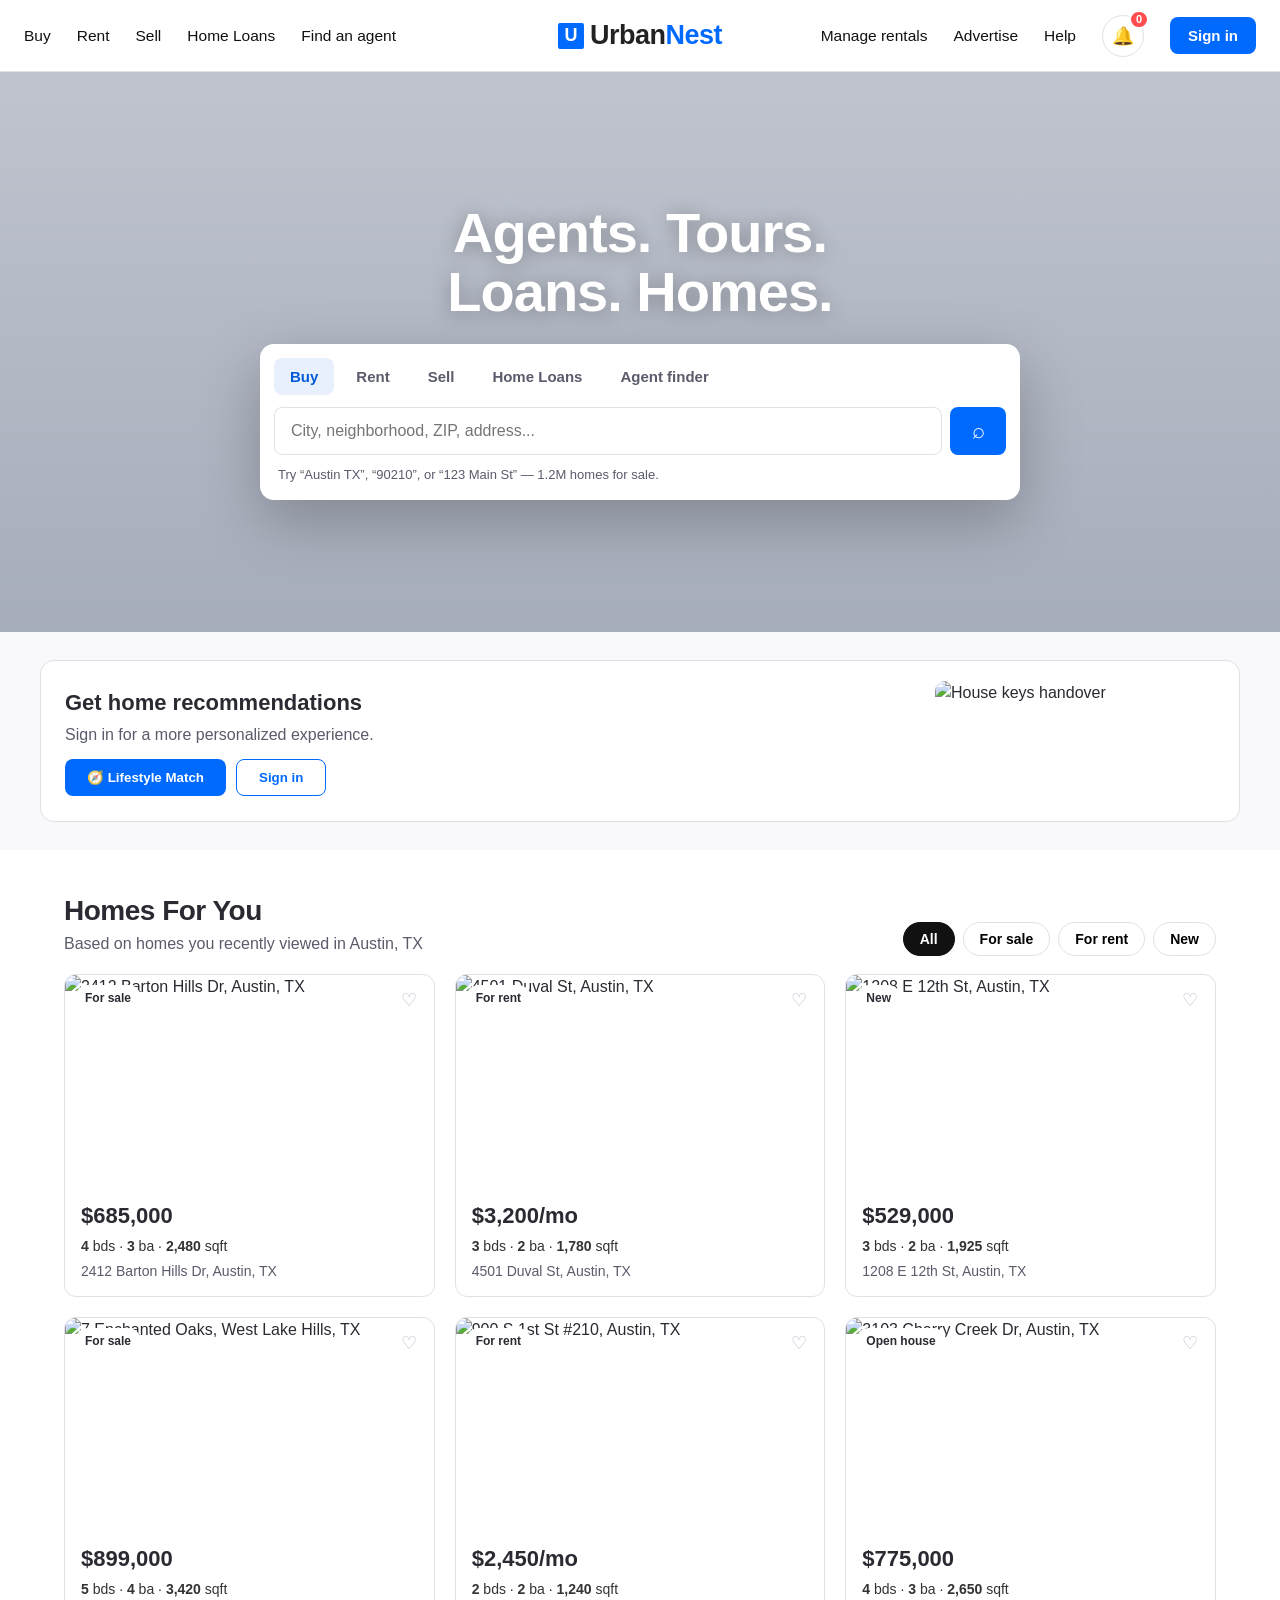
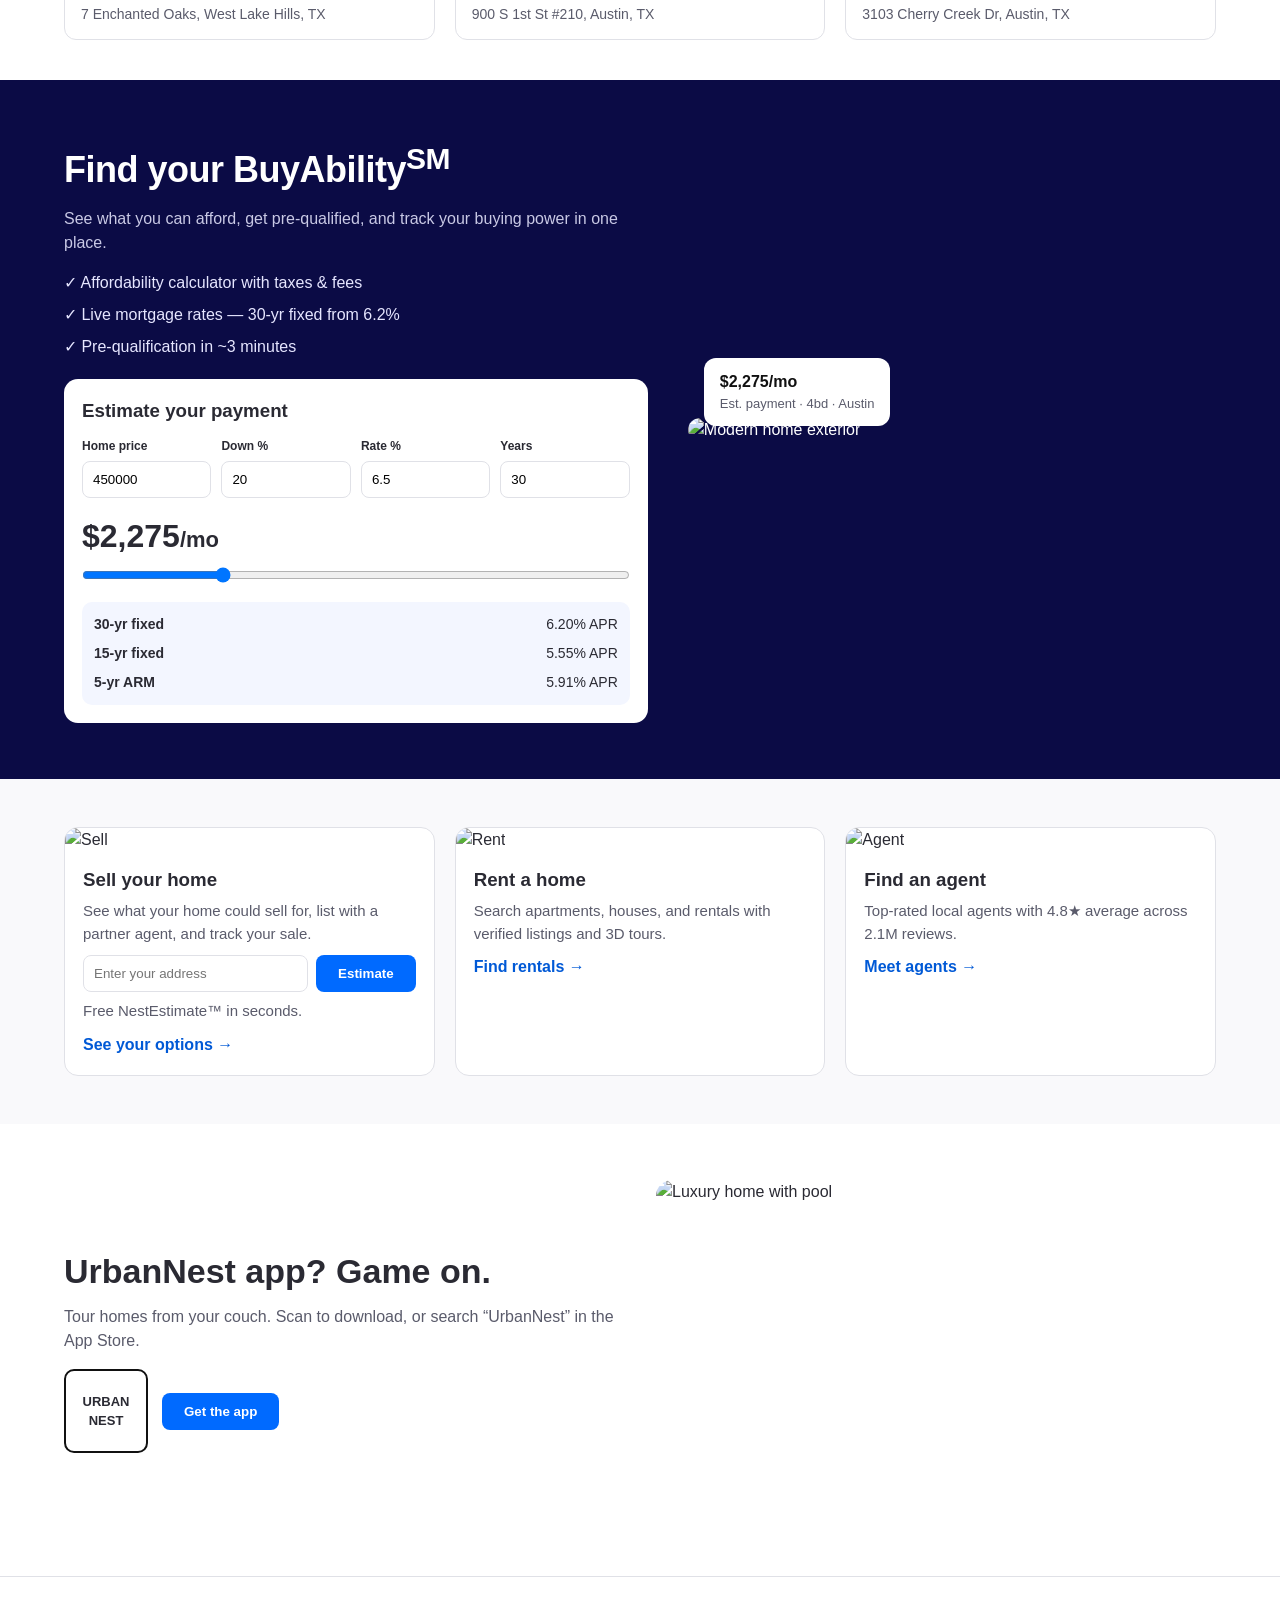
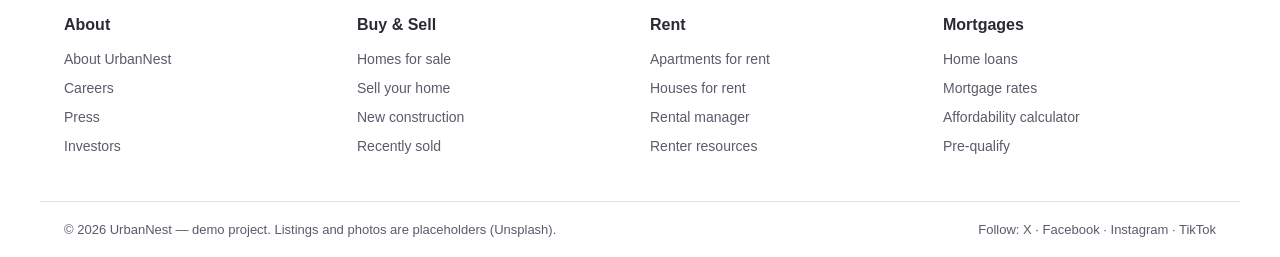
==== index.html @ 0e89baaf "Initial commit: UrbanNest real-estate site Home page with listing cards, sign-in/create-account moda" ====
<!DOCTYPE html>
<html lang="en">
<head>
    <meta charset="UTF-8">
    <meta name="viewport" content="width=device-width, initial-scale=1.0">
    <title>UrbanNest: Real Estate, Apartments, Mortgages & Home Values</title>
    <meta name="description" content="UrbanNest - Buy, rent, sell homes, get mortgage estimates and find agents.">
    <link rel="stylesheet" href="CSS/style.css">
    <link rel="icon" type="image/png" href="image/zillow-seeklogo.png">
</head>
<body>
<header class="header">
    <!-- LEFT NAV -->
    <nav class="left-nav" aria-label="Primary">
        <div class="nav-menu" data-menu>
            <a href="page/buy.html" class="nav-top-link" aria-haspopup="true" aria-expanded="false">Buy</a>
            <div class="buy-dropdown dropdown-panel">
                <div class="buy-column">
                    <h3>Homes for sale</h3>
                    <div class="buy-links">
                        <a href="page/buy.html?view=homes-for-sale">Homes for sale</a>
                        <a href="page/buy.html?view=new-construction">New construction</a>
                        <a href="page/buy.html?view=foreclosures">Foreclosures</a>
                        <a href="page/buy.html?view=coming-soon">Coming soon</a>
                        <a href="page/buy.html?view=fsbo">For sale by owner</a>
                        <a href="page/buy.html?view=recent-sales">Recent home sales</a>
                        <a href="page/buy.html?view=open-houses">Open houses</a>
                        <a href="page/buy.html?view=all-homes">All homes</a>
                    </div>
                </div>
                <div class="buy-divider"></div>
                <div class="buy-resources">
                    <h3>Resources</h3>
                    <a href="page/buy.html?view=guide">Home Buying Guide</a>
                    <a href="page/buy.html?view=foreclosure-center">Foreclosure center</a>
                    <a href="page/buy.html?view=app">Real estate app</a>
                    <a href="page/buy.html?view=down-payment">Down payment assistance</a>
                </div>
            </div>
        </div>

        <div class="nav-menu" data-menu>
            <a href="page/rent.html" class="nav-top-link" aria-haspopup="true" aria-expanded="false">Rent</a>
            <div class="rent-dropdown dropdown-panel">
                <div class="rent-listings">
                    <h3>Rental listings</h3>
                    <a href="page/rent.html?view=apartments">Search apartments for rent</a>
                    <a href="page/rent.html?view=houses">Search houses for rent</a>
                    <a href="page/rent.html?view=all">Search all rental listings</a>
                    <a href="page/rent.html?view=buildings">Browse all rental buildings</a>
                </div>
                <div class="rent-divider"></div>
                <div class="rent-tools">
                    <h3>Tools for renters</h3>
                    <div class="rent-links">
                        <a href="page/rent.html?view=afford">Estimate what you can afford</a>
                        <a href="page/rent.html?view=credit">Build your credit</a>
                        <a href="page/rent.html?view=applications">See your applications</a>
                        <a href="page/rent.html?view=insurance">Get renters insurance</a>
                        <a href="page/rent.html?view=tours">Manage your tours</a>
                        <a href="page/rent.html?view=vouchers">Explore housing voucher programs</a>
                        <a href="page/rent.html?view=pay-rent">Pay your rent</a>
                        <a href="page/rent.html?view=learn">Learn more about renting</a>
                    </div>
                </div>
            </div>
        </div>

        <div class="nav-menu" data-menu>
            <a href="page/sell.html" class="nav-top-link" aria-haspopup="true" aria-expanded="false">Sell</a>
            <div class="sell-dropdown dropdown-panel">
                <div class="sell-column">
                    <h3>Selling options</h3>
                    <div class="sell-links">
                        <a href="page/sell.html?view=sell">Sell your home</a>
                        <a href="page/sell.html?view=value">See your home value</a>
                        <a href="page/sell.html?view=guide">Seller's guide</a>
                        <a href="page/agents.html?view=agents">Find a seller's agent</a>
                    </div>
                </div>
                <div class="sell-divider"></div>
                <div class="sell-resources">
                    <h3>Resources</h3>
                    <a href="page/sell.html?view=worth">What's your home worth?</a>
                    <a href="page/sell.html?view=guide">Seller's guide</a>
                    <a href="page/sell.html?view=app">Real estate app</a>
                    <a href="page/sell.html?view=improve">Home improvement</a>
                </div>
            </div>
        </div>

        <div class="nav-menu mortgage-menu" data-menu>
            <a href="page/mortgage.html" class="nav-top-link" aria-haspopup="true" aria-expanded="false">Home Loans</a>
            <div class="mortgage-dropdown dropdown-panel">
                <div class="mortgage-column loan-column">
                    <h3>Started a loan application?</h3>
                    <p>Pick up where you left off on your UrbanNest Home Loans dashboard.</p>
                    <a href="page/mortgage.html?view=dashboard">Home loans dashboard</a>
                </div>
                <div class="mortgage-divider"></div>
                <div class="mortgage-column">
                    <h3>Your mortgage</h3>
                    <a href="page/mortgage.html?view=discover">Discover UrbanNest Home Loans</a>
                    <a href="page/mortgage.html?view=buyability">Calculate your BuyAbility</a>
                    <a href="page/mortgage.html?view=prequal">Get pre-qualified</a>
                </div>
                <div class="mortgage-divider"></div>
                <div class="mortgage-column mortgage-tools">
                    <h3>Mortgage tools</h3>
                    <a href="page/mortgage.html?view=payment">Estimate your mortgage payment</a>
                    <a href="page/mortgage.html?view=rates">See current mortgage rates</a>
                    <a href="page/mortgage.html?view=learn">Learn about financing a home</a>
                </div>
            </div>
        </div>

        <div class="nav-menu agent-menu" data-menu>
            <a href="page/agents.html" class="nav-top-link" aria-haspopup="true" aria-expanded="false">Find an agent</a>
            <div class="agent-dropdown dropdown-panel">
                <div class="agent-looking">
                    <h3>Looking for pros?</h3>
                    <a href="page/agents.html?view=agents">Real estate agents</a>
                    <a href="page/agents.html?view=builders">Home builders</a>
                </div>
                <div class="agent-divider"></div>
                <div class="agent-pro">
                    <h3>I'm a pro</h3>
                    <div class="agent-links">
                        <a href="page/agents.html?view=solutions">Agent solutions</a>
                        <a href="page/agents.html?view=plan">Real estate business plan</a>
                        <a href="page/agents.html?view=advertising">Agent advertising</a>
                        <a href="page/agents.html?view=scripts">Real estate agent scripts</a>
                        <a href="page/agents.html?view=resources">Agent resource center</a>
                        <a href="page/agents.html?view=flyers">Listing flyer templates</a>
                        <a href="page/agents.html?view=join">Create a free agent account</a>
                    </div>
                </div>
            </div>
        </div>
    </nav>

    <!-- LOGO -->
    <a href="#" class="logo" aria-label="UrbanNest home" data-action="goto" data-target="top">
        <span class="logo-symbol">U</span>
        <span class="logo-text">Urban<em>Nest</em></span>
    </a>

    <!-- RIGHT NAV -->
    <nav class="right-nav" aria-label="Secondary">
        <div class="nav-menu manage-menu" data-menu>
            <a href="#" class="nav-top-link" aria-haspopup="true" aria-expanded="false">Manage rentals</a>
            <div class="manage-dropdown dropdown-panel">
                <div class="management-tasks">
                    <h3>Management tasks</h3>
                    <a href="page/manage-rentals.html?view=list">List your property for rent</a>
                    <a href="page/manage-rentals.html?view=properties">View your properties</a>
                    <a href="page/manage-rentals.html?view=messages">Read your messages</a>
                </div>
                <div class="manage-divider"></div>
                <div class="rental-manager-tools">
                    <h3>Tools for rental managers</h3>
                    <div class="manager-links">
                        <a href="page/manage-rentals.html?view=value">Check your property's rental value</a>
                        <a href="page/manage-rentals.html?view=learn">Learn about renting out your property</a>
                        <a href="page/manage-rentals.html?view=screen">Screen renters with applications</a>
                        <a href="page/manage-rentals.html?view=help">Search help center</a>
                        <a href="page/manage-rentals.html?view=leases">Create and manage leases</a>
                        <a href="page/manage-rentals.html?view=explore">Explore UrbanNest Rental Manager</a>
                        <a href="page/manage-rentals.html?view=collect">Collect rent</a>
                    </div>
                </div>
            </div>
        </div>
        <a href="#" class="hide-md" data-action="toast" data-toast="Advertising with UrbanNest — demo">Advertise</a>
        <a href="#" class="hide-md" data-action="toast" data-toast="Help center — demo">Help</a>
        <div class="bell-wrap">
            <button class="bell" id="bell" type="button" aria-label="Price alerts">🔔<span class="bell-count" id="bellCount" hidden>0</span></button>
            <div class="alert-panel" id="alertPanel">
                <div class="alert-head">
                    <strong>Price alerts</strong>
                    <button type="button" id="alertClear">Clear all</button>
                </div>
                <div id="alertList"></div>
            </div>
        </div>
        <div class="user-area">
            <button id="sign" type="button">Sign in</button>
            <div class="user-menu" id="userMenu">
                <div class="user-head"><span class="avatar" id="avatar">U</span><div><strong id="userName">User</strong><small id="userEmail">user@mail.com</small></div></div>
                <a href="#listings" data-action="filter" data-filter="all">Saved homes (<span id="favCount">0</span>)</a>
                <a href="#" data-action="toast" data-toast="My tours — demo">My tours</a>
                <button id="signOut" type="button">Sign out</button>
            </div>
        </div>
        <button class="hamburger" id="hamburger" aria-label="Menu">☰</button>
    </nav>
</header>

<!-- Mobile menu -->
<div class="mobile-menu" id="mobileMenu">
    <a href="page/buy.html">Buy</a>
    <a href="page/rent.html">Rent</a>
    <a href="page/sell.html">Sell</a>
    <a href="page/mortgage.html">Home Loans</a>
    <a href="page/agents.html">Find an agent</a>
    <a href="page/manage-rentals.html">Manage rentals</a>
    <a href="page/manage-rentals.html?view=help">Advertise</a>
    <button class="btn-primary" type="button" data-action="auth">Sign in</button>
</div>

<main>
    <!-- HERO -->
    <section class="hero">
        <div class="hero-inner">
            <h1>Agents. Tours.<br>Loans. Homes.</h1>
            <div class="search-card">
                <div class="search-tabs" role="tablist">
                    <button class="search-tab active" data-tab="buy" role="tab">Buy</button>
                    <button class="search-tab" data-tab="rent" role="tab">Rent</button>
                    <button class="search-tab" data-tab="sell" role="tab">Sell</button>
                    <button class="search-tab" data-tab="loans" role="tab">Home Loans</button>
                    <button class="search-tab" data-tab="agent" role="tab">Agent finder</button>
                </div>
                <div class="search-bar">
                    <input id="searchInput" type="text" placeholder="City, neighborhood, ZIP, address..." aria-label="Search location">
                    <button id="searchBtn" aria-label="Search">⌕</button>
                </div>
                <p class="search-hint" id="searchHint">Try “Austin TX”, “90210”, or “123 Main St” — 1.2M homes for sale.</p>
            </div>
        </div>
    </section>

    <!-- RECOMMENDATIONS STRIP -->
    <section class="reco">
        <div class="reco-inner">
            <div>
                <h2 id="recoTitle">Get home recommendations</h2>
                <p id="recoText">Sign in for a more personalized experience.</p>
                <div class="reco-actions">
                    <button class="btn-primary" type="button" id="lifeBtn">🧭 Lifestyle Match</button>
                    <button class="btn-outline" type="button" id="recoAction">Sign in</button>
                </div>
            </div>
            <img src="https://images.unsplash.com/photo-1560518883-ce09059eeffa?w=600&q=80&auto=format&fit=crop" alt="House keys handover">
        </div>
    </section>

    <!-- LISTINGS -->
    <section class="listings-section" id="listings">
        <div class="container">
            <div class="section-head">
                <div>
                    <h2>Homes For You</h2>
                    <p class="muted">Based on homes you recently viewed in Austin, TX</p>
                </div>
                <div class="filters">
                    <button class="chip active" data-filter="all">All</button>
                    <button class="chip" data-filter="sale">For sale</button>
                    <button class="chip" data-filter="rent">For rent</button>
                    <button class="chip" data-filter="new">New</button>
                </div>
            </div>
            <div class="cards" id="cards"></div>
        </div>
    </section>

    <!-- BUYABILITY -->
    <section class="buyability" id="mortgage">
        <div class="container buyability-grid">
            <div>
                <h2>Find your BuyAbility<sup>SM</sup></h2>
                <p>See what you can afford, get pre-qualified, and track your buying power in one place.</p>
                <ul class="checklist">
                    <li>✓ Affordability calculator with taxes & fees</li>
                    <li>✓ Live mortgage rates — 30-yr fixed from 6.2%</li>
                    <li>✓ Pre-qualification in ~3 minutes</li>
                </ul>
                <div class="calc-card" id="calcCard">
                    <h3>Estimate your payment</h3>
                    <div class="calc-row">
                        <label>Home price<input id="calcPrice" type="number" value="450000"></label>
                        <label>Down %<input id="calcDown" type="number" value="20"></label>
                        <label>Rate %<input id="calcRate" type="number" step="0.01" value="6.5"></label>
                        <label>Years<input id="calcYears" type="number" value="30"></label>
                    </div>
                    <div class="calc-result"><span id="calcOut">$1,899</span>/mo</div>
                    <input id="calcRange" type="range" min="100000" max="1500000" step="10000" value="450000">
                    <div id="ratesBox" class="rates-box" hidden>
                        <div><strong>30-yr fixed</strong><span>6.20% APR</span></div>
                        <div><strong>15-yr fixed</strong><span>5.55% APR</span></div>
                        <div><strong>5-yr ARM</strong><span>5.91% APR</span></div>
                    </div>
                </div>
            </div>
            <div class="buyability-art">
                <img src="https://images.unsplash.com/photo-1600596542815-ffad4c1539a9?w=900&q=80&auto=format&fit=crop" alt="Modern home exterior">
                <div class="float-card"><strong>$2,275/mo</strong><span>Est. payment · 4bd · Austin</span></div>
            </div>
        </div>
    </section>

    <!-- THREE COLUMNS -->
    <section class="trio">
        <div class="container trio-grid">
            <article class="trio-card" id="sell">
                <img src="https://images.unsplash.com/photo-1600585154340-be6161a56a0c?w=700&q=80&auto=format&fit=crop" alt="Sell">
                <h3>Sell your home</h3>
                <p>See what your home could sell for, list with a partner agent, and track your sale.</p>
                <div class="value-row">
                    <input id="valueInput" type="text" placeholder="Enter your address">
                    <button class="btn-primary" type="button" id="valueBtn">Estimate</button>
                </div>
                <p class="value-out muted" id="valueOut">Free NestEstimate™ in seconds.</p>
                <a href="#" data-action="value">See your options →</a>
            </article>
            <article class="trio-card" id="rent">
                <img src="https://images.unsplash.com/photo-1502672260266-1c1ef2d93688?w=700&q=80&auto=format&fit=crop" alt="Rent">
                <h3>Rent a home</h3>
                <p>Search apartments, houses, and rentals with verified listings and 3D tours.</p>
                <a href="#listings" data-action="filter" data-filter="rent">Find rentals →</a>
            </article>
            <article class="trio-card" id="agents">
                <img src="https://images.unsplash.com/photo-1573497019940-1c28c88b4f3e?w=700&q=80&auto=format&fit=crop" alt="Agent">
                <h3>Find an agent</h3>
                <p>Top-rated local agents with 4.8★ average across 2.1M reviews.</p>
                <a href="#" data-action="toast" data-toast="Agent match: 3 top agents in Austin contacted">Meet agents →</a>
            </article>
        </div>
    </section>

    <!-- APP BANNER -->
    <section class="app-banner">
        <div class="container app-inner">
            <div>
                <h2>UrbanNest app? Game on.</h2>
                <p>Tour homes from your couch. Scan to download, or search “UrbanNest” in the App Store.</p>
                <div class="qr-row">
                    <div class="qr">URBAN<br>NEST</div>
                    <button class="btn-primary" type="button" data-action="app">Get the app</button>
                </div>
            </div>
            <img src="https://images.unsplash.com/photo-1512917774080-9991f1c4c750?w=900&q=80&auto=format&fit=crop" alt="Luxury home with pool">
        </div>
    </section>
</main>

<footer>
    <div class="container footer-grid">
        <div class="footer-col">
            <h4>About</h4>
            <a href="#" data-action="toast" data-toast="About UrbanNest — demo">About UrbanNest</a><a href="#">Careers</a><a href="#">Press</a><a href="#">Investors</a>
        </div>
        <div class="footer-col">
            <h4>Buy & Sell</h4>
            <a href="#listings" data-action="filter" data-filter="sale">Homes for sale</a><a href="#sell" data-action="goto" data-target="#sell">Sell your home</a><a href="#">New construction</a><a href="#">Recently sold</a>
        </div>
        <div class="footer-col">
            <h4>Rent</h4>
            <a href="#rent" data-action="filter" data-filter="rent">Apartments for rent</a><a href="#">Houses for rent</a><a href="#">Rental manager</a><a href="#">Renter resources</a>
        </div>
        <div class="footer-col">
            <h4>Mortgages</h4>
            <a href="#mortgage" data-action="goto" data-target="#mortgage">Home loans</a><a href="#mortgage" data-action="rates">Mortgage rates</a><a href="#mortgage" data-action="afford">Affordability calculator</a><a href="#mortgage" data-action="prequal">Pre-qualify</a>
        </div>
    </div>
    <div class="container footer-bottom">
        <p>© 2026 UrbanNest — demo project. Listings and photos are placeholders (Unsplash).</p>
        <div class="social">Follow: X · Facebook · Instagram · TikTok</div>
    </div>
</footer>

<!-- Lifestyle Match quiz -->
<div class="modal" id="quizModal" aria-hidden="true">
    <div class="modal-card quiz-card">
        <button class="modal-x" id="quizClose">✕</button>
        <div class="brand-mini"><span class="logo-symbol">U</span><strong>Lifestyle Match</strong></div>
        <h2>Find homes that fit your life</h2>
        <p class="muted">4 quick questions — every home gets a match score.</p>

        <div class="q-block">
            <label class="q-label">1. Budget up to <b id="qBudgetOut">$650,000</b></label>
            <input id="qBudget" type="range" min="150000" max="1200000" step="25000" value="650000">
        </div>

        <div class="q-block">
            <label class="q-label">2. Bedrooms</label>
            <div class="stepper">
                <button type="button" id="bedsMinus">−</button>
                <b id="qBeds">3</b>
                <button type="button" id="bedsPlus">+</button>
            </div>
        </div>

        <div class="q-block">
            <label class="q-label">3. What matters to you? <span class="muted">(pick any)</span></label>
            <div class="pick-grid" id="wantGrid"></div>
        </div>

        <div class="q-block">
            <label class="q-label">4. Your life stage</label>
            <div class="stage-row">
                <button type="button" class="stage" data-stage="starter">🎓 First home</button>
                <button type="button" class="stage" data-stage="family">👨‍👩‍👧 Family</button>
                <button type="button" class="stage" data-stage="remote">💻 Remote work</button>
                <button type="button" class="stage sel" data-stage="any">✨ Just browsing</button>
            </div>
        </div>

        <div class="quiz-actions">
            <button class="btn-outline" type="button" id="quizReset">Clear</button>
            <button class="btn-primary" type="button" id="quizSave">Match my homes →</button>
        </div>
        <p class="tiny">Scores update instantly on every listing card. Stored locally in your browser.</p>
    </div>
</div>

<!-- Toast -->
<div class="toast" id="toast" role="status"></div>

<!-- Sign-in / Create-account modal : two separate forms -->
<div class="modal" id="signModal" aria-hidden="true">
    <div class="modal-card">
        <button class="modal-x" id="modalClose">✕</button>
        <div class="brand-mini"><span class="logo-symbol">U</span><strong>UrbanNest</strong></div>
        <div class="auth-tabs">
            <button class="auth-tab active" id="tabSignin" type="button">Sign in</button>
            <button class="auth-tab" id="tabSignup" type="button">Create account</button>
        </div>

        <!-- SIGN IN : separate form -->
        <div id="signinView">
            <h2>Welcome back</h2>
            <p class="muted">Sign in to save homes and get recommendations.</p>
            <form id="signinForm" novalidate>
                <label class="fld">Email<input id="signinEmail" type="email" placeholder="you@email.com" autocomplete="email"></label>
                <label class="fld">Password
                    <span class="pw-wrap"><input id="signinPass" type="password" placeholder="••••••••" autocomplete="current-password"><button type="button" id="pwToggleIn">Show</button></span>
                </label>
                <p class="err" id="signinErr" hidden></p>
                <div class="auth-row"><label class="remember"><input type="checkbox" id="authRemember" checked> Keep me signed in</label><a href="#" id="forgotLink">Forgot password?</a></div>
                <button class="btn-primary full" type="submit">Sign in</button>
            </form>
        </div>

        <!-- CREATE ACCOUNT : separate form -->
        <div id="signupView" hidden>
            <h2>Create your account</h2>
            <p class="muted">Save homes, track values, get pre-qualified.</p>
            <form id="signupForm" novalidate>
                <label class="fld">Full name<input id="signupName" type="text" placeholder="Alex Morgan" autocomplete="name"></label>
                <label class="fld">Email<input id="signupEmail" type="email" placeholder="you@email.com" autocomplete="email"></label>
                <label class="fld">Create password
                    <span class="pw-wrap"><input id="signupPass" type="password" placeholder="Min. 8 characters" autocomplete="new-password"><button type="button" id="pwToggleUp">Show</button></span>
                </label>
                <label class="fld">Confirm password<input id="signupPass2" type="password" placeholder="Repeat password" autocomplete="new-password"></label>
                <p class="err" id="signupErr" hidden></p>
                <label class="remember"><input type="checkbox" id="signupTerms"> I agree to the <a href="#">Terms</a> & <a href="#">Privacy</a></label>
                <button class="btn-primary full" type="submit">Create account</button>
            </form>
        </div>

        <div class="or"><span>or</span></div>
        <div class="social-btns">
            <button type="button" data-social="Google">
                <svg width="18" height="18" viewBox="0 0 24 24" aria-hidden="true"><path fill="#4285F4" d="M23.5 12.3c0-.9-.1-1.5-.3-2.3H12v4.3h6.5c-.1 1.1-.8 2.7-2.4 3.8l-.1.1 3.5 2.7 2.5.3c1.6-1.5 2.5-3.6 2.5-6.2v-2.7z"/><path fill="#34A853" d="M12 24c3.2 0 5.9-1.1 7.9-2.9l-3.8-2.9c-1 .7-2.4 1.2-4.1 1.2-3.1 0-5.8-2.1-6.8-5l-3.9 3.1-.1.1C3.2 21.3 7.3 24 12 24z"/><path fill="#FBBC05" d="M5.2 14.4c-.2-.7-.4-1.5-.4-2.4s.1-1.7.4-2.4l-.1-.1-3.8-3C.5 8.2 0 10 0 12s.5 3.8 1.3 5.5l3.9-3.1z"/><path fill="#EA4335" d="M12 4.6c1.8 0 3 .8 3.7 1.4l3.3-3.2C17 1 14.9 0 12 0 7.3 0 3.2 2.7 1.3 6.5l3.9 3.1c1-2.9 3.7-5 6.8-5z"/></svg>
                Continue with Google
            </button>
            <button type="button" data-social="Apple">
                <svg width="18" height="18" viewBox="0 0 24 24" fill="currentColor" aria-hidden="true"><path d="M17.05 20.28c-.98.95-2.05.8-3.08.35-1.09-.46-2.09-.48-3.24 0-1.44.62-2.2.44-3.06-.35C2.79 15.25 3.51 7.59 9.05 7.31c1.35.07 2.29.74 3.08.8 1.18-.24 2.31-.93 3.57-.84 1.51.05 2.87.75 3.69 1.9-3.35 2.01-2.79 6.36.49 7.62-.57 1.48-1.32 2.95-2.83 3.49zM12.03 7.25c-.15-2.23 1.66-4.07 3.74-4.25.29 2.58-2.34 4.5-3.74 4.25z"/></svg>
                Continue with Apple
            </button>
        </div>
        <p class="tiny">Demo auth only — stored in your browser localStorage. No data is sent.</p>
    </div>
</div>

<script src="asset/js/app.js"></script>
</body>
</html>
---- CSS/style.css ----
/* =========================================================
   UrbanNest — master stylesheet
   Loads the split CSS files in cascade order.
   Order matters: later files override earlier ones.
   ========================================================= */
@import url("base.css");        /* reset, design tokens, typography */
@import url("header.css");      /* nav, logo, dropdowns, user menu, mobile menu */
@import url("hero.css");        /* hero background, headline, search card */
@import url("sections.css");    /* reco, listings, buyability, trio, app banner */
@import url("footer.css");      /* footer */
@import url("components.css");  /* modal, sign-in/up forms, toast */
@import url("responsive.css");  /* shared overrides + 1100/760/480 breakpoints */
@import url("features.css");    /* price alerts, lifestyle match, quiz */
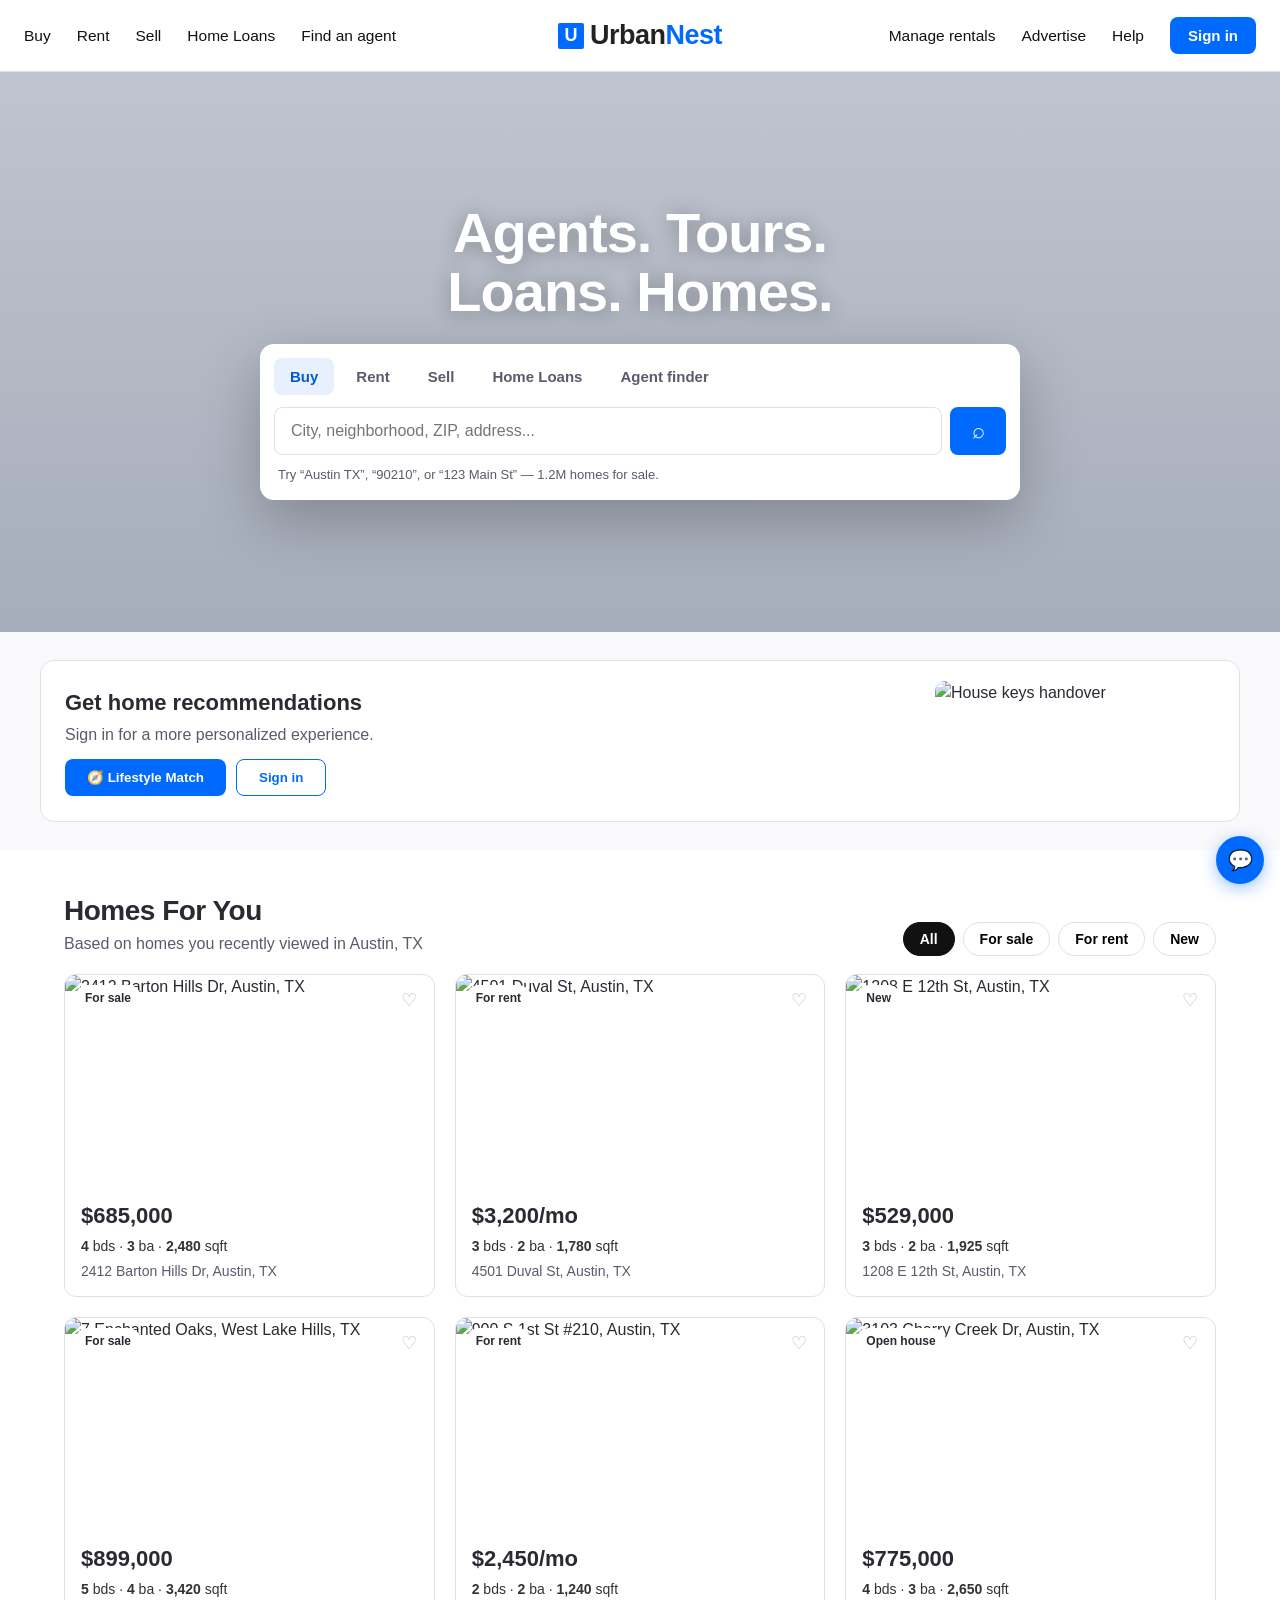
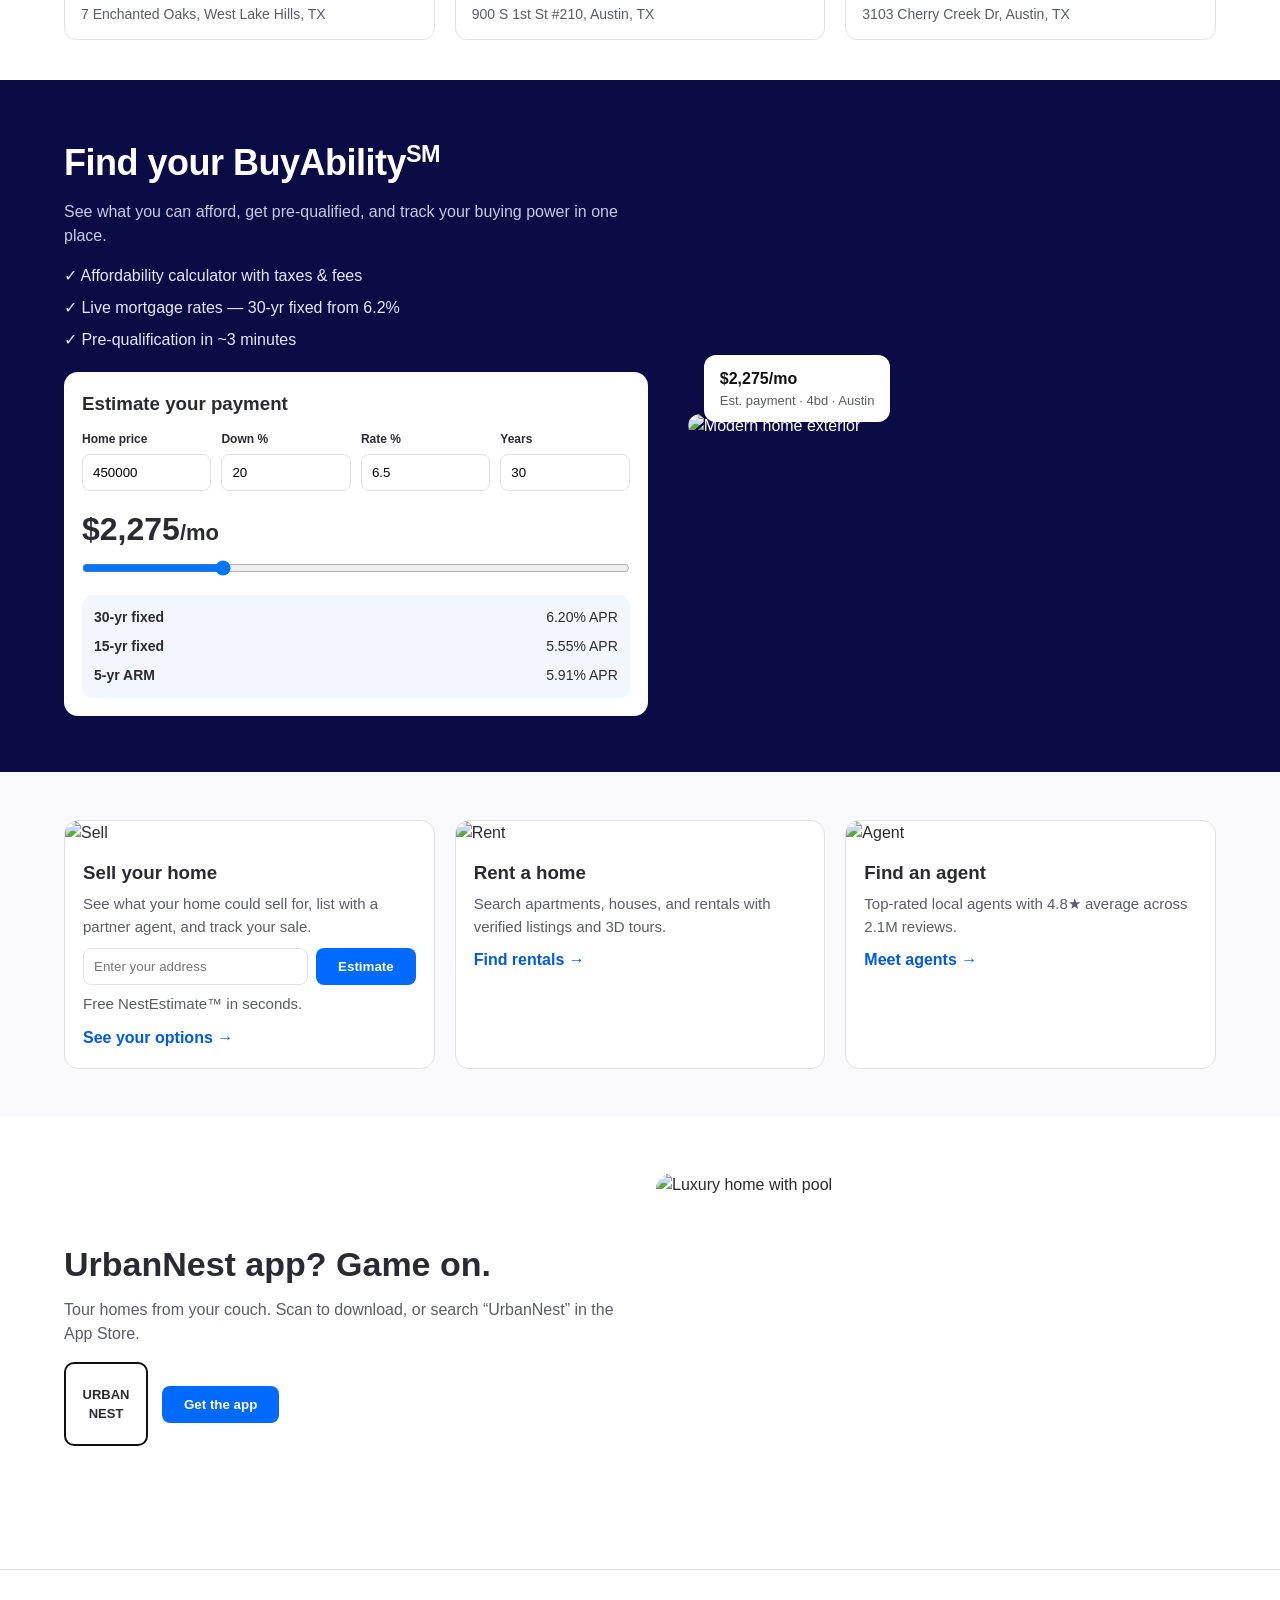
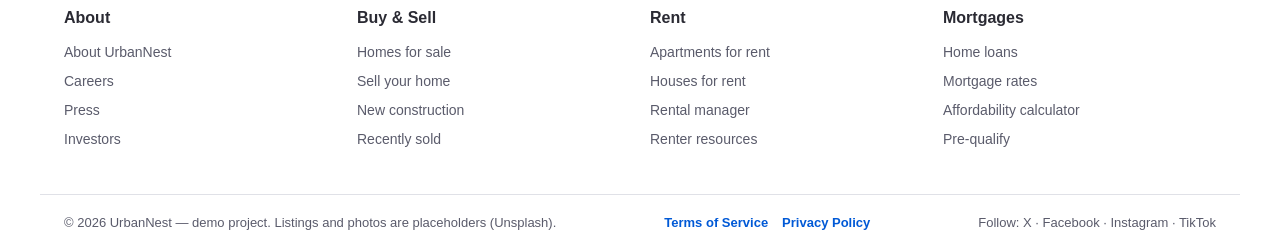
==== commit cd9a40b2: "Urban" ====
--- a/index.html
+++ b/index.html
@@ -173,7 +173,7 @@
         </div>
         <a href="#" class="hide-md" data-action="toast" data-toast="Advertising with UrbanNest — demo">Advertise</a>
         <a href="#" class="hide-md" data-action="toast" data-toast="Help center — demo">Help</a>
-        <div class="bell-wrap">
+        <div class="bell-wrap" hidden>
             <button class="bell" id="bell" type="button" aria-label="Price alerts">🔔<span class="bell-count" id="bellCount" hidden>0</span></button>
             <div class="alert-panel" id="alertPanel">
                 <div class="alert-head">
@@ -187,8 +187,9 @@
             <button id="sign" type="button">Sign in</button>
             <div class="user-menu" id="userMenu">
                 <div class="user-head"><span class="avatar" id="avatar">U</span><div><strong id="userName">User</strong><small id="userEmail">user@mail.com</small></div></div>
-                <a href="#listings" data-action="filter" data-filter="all">Saved homes (<span id="favCount">0</span>)</a>
+                <a href="page/saved.html" data-action="filter" data-filter="all">Saved homes (<span id="favCount">0</span>)</a>
                 <a href="#" data-action="toast" data-toast="My tours — demo">My tours</a>
+                <a href="page/profile.html">My profile</a>
                 <button id="signOut" type="button">Sign out</button>
             </div>
         </div>
@@ -323,7 +324,7 @@
                 <img src="https://images.unsplash.com/photo-1573497019940-1c28c88b4f3e?w=700&q=80&auto=format&fit=crop" alt="Agent">
                 <h3>Find an agent</h3>
                 <p>Top-rated local agents with 4.8★ average across 2.1M reviews.</p>
-                <a href="#" data-action="toast" data-toast="Agent match: 3 top agents in Austin contacted">Meet agents →</a>
+                <a href="#" data-action="contact-agents">Meet agents →</a>
             </article>
         </div>
     </section>
@@ -348,23 +349,24 @@
     <div class="container footer-grid">
         <div class="footer-col">
             <h4>About</h4>
-            <a href="#" data-action="toast" data-toast="About UrbanNest — demo">About UrbanNest</a><a href="#">Careers</a><a href="#">Press</a><a href="#">Investors</a>
+            <a href="page/about.html?view=about">About UrbanNest</a><a href="page/about.html?view=careers">Careers</a><a href="page/about.html?view=press">Press</a><a href="page/about.html?view=investors">Investors</a>
         </div>
         <div class="footer-col">
             <h4>Buy & Sell</h4>
-            <a href="#listings" data-action="filter" data-filter="sale">Homes for sale</a><a href="#sell" data-action="goto" data-target="#sell">Sell your home</a><a href="#">New construction</a><a href="#">Recently sold</a>
+            <a href="page/buy.html?view=homes-for-sale">Homes for sale</a><a href="page/sell.html?view=sell">Sell your home</a><a href="page/buy.html?view=new-construction">New construction</a><a href="page/buy.html?view=recent-sales">Recently sold</a>
         </div>
         <div class="footer-col">
             <h4>Rent</h4>
-            <a href="#rent" data-action="filter" data-filter="rent">Apartments for rent</a><a href="#">Houses for rent</a><a href="#">Rental manager</a><a href="#">Renter resources</a>
+            <a href="page/rent.html?view=apartments">Apartments for rent</a><a href="page/rent.html?view=houses">Houses for rent</a><a href="page/manage-rentals.html?view=explore">Rental manager</a><a href="page/rent.html?view=learn">Renter resources</a>
         </div>
         <div class="footer-col">
             <h4>Mortgages</h4>
-            <a href="#mortgage" data-action="goto" data-target="#mortgage">Home loans</a><a href="#mortgage" data-action="rates">Mortgage rates</a><a href="#mortgage" data-action="afford">Affordability calculator</a><a href="#mortgage" data-action="prequal">Pre-qualify</a>
+            <a href="page/mortgage.html?view=discover">Home loans</a><a href="page/mortgage.html?view=rates">Mortgage rates</a><a href="page/mortgage.html?view=payment">Affordability calculator</a><a href="page/mortgage.html?view=prequal">Pre-qualify</a>
         </div>
     </div>
     <div class="container footer-bottom">
         <p>© 2026 UrbanNest — demo project. Listings and photos are placeholders (Unsplash).</p>
+        <div class="footer-legal"><a href="page/terms.html">Terms of Service</a><a href="page/privacy.html">Privacy Policy</a></div>
         <div class="social">Follow: X · Facebook · Instagram · TikTok</div>
     </div>
 </footer>
@@ -434,10 +436,10 @@
             <form id="signinForm" novalidate>
                 <label class="fld">Email<input id="signinEmail" type="email" placeholder="you@email.com" autocomplete="email"></label>
                 <label class="fld">Password
-                    <span class="pw-wrap"><input id="signinPass" type="password" placeholder="••••••••" autocomplete="current-password"><button type="button" id="pwToggleIn">Show</button></span>
+                    <span class="pw-wrap"><input id="signinPass" type="password" placeholder="••••••••" autocomplete="current-password"><button class="pw-toggle" type="button" id="pwToggleIn" aria-label="Show password" aria-pressed="false" aria-controls="signinPass" title="Show password"><svg class="pw-icon" viewBox="0 0 24 24" fill="none" stroke="currentColor" stroke-width="1.8" stroke-linecap="round" stroke-linejoin="round" aria-hidden="true" focusable="false"><g class="pw-eye"><path d="M2.5 12s3.5-6 9.5-6 9.5 6 9.5 6-3.5 6-9.5 6-9.5-6-9.5-6Z"></path><circle cx="12" cy="12" r="2.5"></circle></g><g class="pw-eye-off"><path d="M2.5 12s3.5-6 9.5-6 9.5 6 9.5 6-3.5 6-9.5 6-9.5-6-9.5-6Z"></path><circle cx="12" cy="12" r="2.5"></circle><path d="m3 3 18 18"></path></g></svg></button></span>
                 </label>
                 <p class="err" id="signinErr" hidden></p>
-                <div class="auth-row"><label class="remember"><input type="checkbox" id="authRemember" checked> Keep me signed in</label><a href="#" id="forgotLink">Forgot password?</a></div>
+                <div class="auth-row"><label class="remember"><input type="checkbox" id="authRemember" checked><span>Keep me signed in</span></label><a href="#" id="forgotLink">Forgot password?</a></div>
                 <button class="btn-primary full" type="submit">Sign in</button>
             </form>
         </div>
@@ -450,30 +452,48 @@
                 <label class="fld">Full name<input id="signupName" type="text" placeholder="Alex Morgan" autocomplete="name"></label>
                 <label class="fld">Email<input id="signupEmail" type="email" placeholder="you@email.com" autocomplete="email"></label>
                 <label class="fld">Create password
-                    <span class="pw-wrap"><input id="signupPass" type="password" placeholder="Min. 8 characters" autocomplete="new-password"><button type="button" id="pwToggleUp">Show</button></span>
+                    <span class="pw-wrap"><input id="signupPass" type="password" placeholder="Min. 8 characters" autocomplete="new-password"><button class="pw-toggle" type="button" id="pwToggleUp" aria-label="Show password" aria-pressed="false" aria-controls="signupPass" title="Show password"><svg class="pw-icon" viewBox="0 0 24 24" fill="none" stroke="currentColor" stroke-width="1.8" stroke-linecap="round" stroke-linejoin="round" aria-hidden="true" focusable="false"><g class="pw-eye"><path d="M2.5 12s3.5-6 9.5-6 9.5 6 9.5 6-3.5 6-9.5 6-9.5-6-9.5-6Z"></path><circle cx="12" cy="12" r="2.5"></circle></g><g class="pw-eye-off"><path d="M2.5 12s3.5-6 9.5-6 9.5 6 9.5 6-3.5 6-9.5 6-9.5-6-9.5-6Z"></path><circle cx="12" cy="12" r="2.5"></circle><path d="m3 3 18 18"></path></g></svg></button></span>
                 </label>
                 <label class="fld">Confirm password<input id="signupPass2" type="password" placeholder="Repeat password" autocomplete="new-password"></label>
                 <p class="err" id="signupErr" hidden></p>
-                <label class="remember"><input type="checkbox" id="signupTerms"> I agree to the <a href="#">Terms</a> & <a href="#">Privacy</a></label>
+                <label class="remember"><input type="checkbox" id="signupTerms"><span>I agree to the <a href="page/terms.html" target="_blank" rel="noopener">Terms</a> &amp; <a href="page/privacy.html" target="_blank" rel="noopener">Privacy Policy</a></span></label>
                 <button class="btn-primary full" type="submit">Create account</button>
             </form>
         </div>
 
-        <div class="or"><span>or</span></div>
-        <div class="social-btns">
-            <button type="button" data-social="Google">
-                <svg width="18" height="18" viewBox="0 0 24 24" aria-hidden="true"><path fill="#4285F4" d="M23.5 12.3c0-.9-.1-1.5-.3-2.3H12v4.3h6.5c-.1 1.1-.8 2.7-2.4 3.8l-.1.1 3.5 2.7 2.5.3c1.6-1.5 2.5-3.6 2.5-6.2v-2.7z"/><path fill="#34A853" d="M12 24c3.2 0 5.9-1.1 7.9-2.9l-3.8-2.9c-1 .7-2.4 1.2-4.1 1.2-3.1 0-5.8-2.1-6.8-5l-3.9 3.1-.1.1C3.2 21.3 7.3 24 12 24z"/><path fill="#FBBC05" d="M5.2 14.4c-.2-.7-.4-1.5-.4-2.4s.1-1.7.4-2.4l-.1-.1-3.8-3C.5 8.2 0 10 0 12s.5 3.8 1.3 5.5l3.9-3.1z"/><path fill="#EA4335" d="M12 4.6c1.8 0 3 .8 3.7 1.4l3.3-3.2C17 1 14.9 0 12 0 7.3 0 3.2 2.7 1.3 6.5l3.9 3.1c1-2.9 3.7-5 6.8-5z"/></svg>
-                Continue with Google
-            </button>
-            <button type="button" data-social="Apple">
-                <svg width="18" height="18" viewBox="0 0 24 24" fill="currentColor" aria-hidden="true"><path d="M17.05 20.28c-.98.95-2.05.8-3.08.35-1.09-.46-2.09-.48-3.24 0-1.44.62-2.2.44-3.06-.35C2.79 15.25 3.51 7.59 9.05 7.31c1.35.07 2.29.74 3.08.8 1.18-.24 2.31-.93 3.57-.84 1.51.05 2.87.75 3.69 1.9-3.35 2.01-2.79 6.36.49 7.62-.57 1.48-1.32 2.95-2.83 3.49zM12.03 7.25c-.15-2.23 1.66-4.07 3.74-4.25.29 2.58-2.34 4.5-3.74 4.25z"/></svg>
-                Continue with Apple
-            </button>
-        </div>
-        <p class="tiny">Demo auth only — stored in your browser localStorage. No data is sent.</p>
+        <div id="authSocialArea">
+            <div class="or"><span>or</span></div>
+            <div class="social-btns">
+                <button type="button" data-social="Google" aria-haspopup="dialog" aria-controls="socialView">
+                    <svg width="18" height="18" viewBox="0 0 24 24" aria-hidden="true"><path fill="#4285F4" d="M23.5 12.3c0-.9-.1-1.5-.3-2.3H12v4.3h6.5c-.1 1.1-.8 2.7-2.4 3.8l-.1.1 3.5 2.7 2.5.3c1.6-1.5 2.5-3.6 2.5-6.2v-2.7z"/><path fill="#34A853" d="M12 24c3.2 0 5.9-1.1 7.9-2.9l-3.8-2.9c-1 .7-2.4 1.2-4.1 1.2-3.1 0-5.8-2.1-6.8-5l-3.9 3.1-.1.1C3.2 21.3 7.3 24 12 24z"/><path fill="#FBBC05" d="M5.2 14.4c-.2-.7-.4-1.5-.4-2.4s.1-1.7.4-2.4l-.1-.1-3.8-3C.5 8.2 0 10 0 12s.5 3.8 1.3 5.5l3.9-3.1z"/><path fill="#EA4335" d="M12 4.6c1.8 0 3 .8 3.7 1.4l3.3-3.2C17 1 14.9 0 12 0 7.3 0 3.2 2.7 1.3 6.5l3.9 3.1c1-2.9 3.7-5 6.8-5z"/></svg>
+                    Continue with Google
+                </button>
+                <button type="button" data-social="Apple" aria-haspopup="dialog" aria-controls="socialView">
+                    <svg width="18" height="18" viewBox="0 0 24 24" fill="currentColor" aria-hidden="true"><path d="M17.05 20.28c-.98.95-2.05.8-3.08.35-1.09-.46-2.09-.48-3.24 0-1.44.62-2.2.44-3.06-.35C2.79 15.25 3.51 7.59 9.05 7.31c1.35.07 2.29.74 3.08.8 1.18-.24 2.31-.93 3.57-.84 1.51.05 2.87.75 3.69 1.9-3.35 2.01-2.79 6.36.49 7.62-.57 1.48-1.32 2.95-2.83 3.49zM12.03 7.25c-.15-2.23 1.66-4.07 3.74-4.25.29 2.58-2.34 4.5-3.74 4.25z"/></svg>
+                    Continue with Apple
+                </button>
+            </div>
+            <p class="tiny">Demo auth only — stored in your browser localStorage. No data is sent.</p>
+        </div>
+
+        <!-- A chooser step keeps social sign-in from silently selecting an account. -->
+        <div id="socialView" hidden aria-live="polite">
+            <button class="social-back" id="socialBack" type="button">← Back to sign in</button>
+            <div class="social-heading">
+                <span class="social-provider-icon" id="socialProviderIcon" aria-hidden="true"></span>
+                <div>
+                    <p class="social-eyebrow">Continue with <span id="socialProvider">Google</span></p>
+                    <h2>Choose an account</h2>
+                </div>
+            </div>
+            <p class="muted" id="socialPrompt">Select the email account you want to use.</p>
+            <div class="account-list" id="socialAccountList" aria-label="Available demo accounts"></div>
+            <p class="tiny">Demo account chooser — no account data is sent to Google or Apple.</p>
+        </div>
     </div>
 </div>
 
 <script src="asset/js/app.js"></script>
+<script src="asset/js/to-top.js"></script>
 </body>
 </html>
